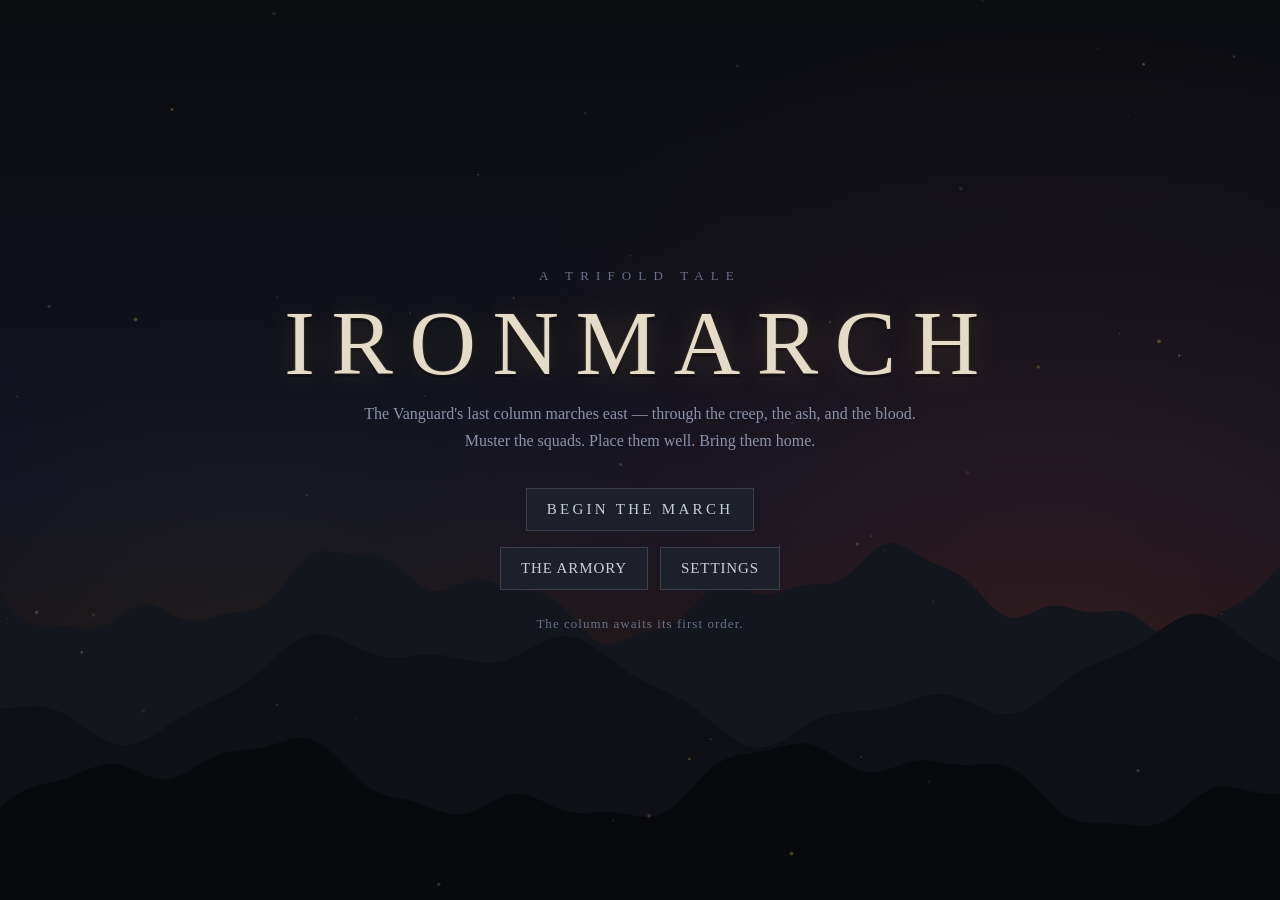
==== index.html @ 6a9a6faf "Portrait play, battlefield camera, main menu overhaul, settings - Camera: canvas at native device re" ====
<!DOCTYPE html>
<html lang="en">
<head>
<meta charset="utf-8">
<meta name="viewport" content="width=device-width, initial-scale=1, maximum-scale=1, user-scalable=no, viewport-fit=cover">
<meta name="theme-color" content="#0c0d11">
<title>Trifold: Ironmarch</title>
<link rel="manifest" href="manifest.webmanifest">
<link rel="icon" href="icons/icon-192.png">
<link rel="apple-touch-icon" href="icons/icon-192.png">
<link rel="stylesheet" href="css/style.css">
</head>
<body>

<!-- ======================= TITLE ======================= -->
<div id="title" class="screen">
  <canvas id="titleCanvas"></canvas>
  <div class="titleInner">
    <div class="titleKicker">A TRIFOLD TALE</div>
    <h1 class="titleName">IRONMARCH</h1>
    <p class="titleSub">The Vanguard's last column marches east — through the creep, the ash, and the blood.<br>
    Muster the squads. Place them well. Bring them home.</p>
    <div class="btnCol titleBtns">
      <button id="btnStart" class="bigBtn">BEGIN THE MARCH</button>
      <button id="btnResume" class="bigBtn ghostBtn hidden">RESUME THE MARCH</button>
      <div class="btnRow">
        <button id="btnArmory">THE ARMORY</button>
        <button id="btnSettings">SETTINGS</button>
      </div>
    </div>
    <p id="titleStats" class="dim"></p>
  </div>
</div>

<!-- ======================= MAP ======================= -->
<div id="map" class="screen hidden">
  <div class="topBar">
    <div>
      <div id="mapActName" class="actName"></div>
      <div id="mapBlurb" class="dim small"></div>
    </div>
    <div class="topStats">
      <span id="barScrap" class="stat gold"></span>
      <span id="barRoster" class="stat"></span>
      <span id="barRelics"></span>
      <button id="btnRosterMap">THE COLUMN</button>
      <button id="btnMenuMap" class="menuBtn" title="Menu">☰</button>
    </div>
  </div>
  <canvas id="mapCanvas"></canvas>
</div>

<!-- ======================= BATTLE ======================= -->
<div id="battle" class="screen hidden">
  <div class="battleTop">
    <div class="hpBlock">
      <div class="hpLabel">FIELD HQ <span id="hqNum"></span></div>
      <div class="hpTrack"><div id="hqFill" class="hpFill blue"></div></div>
    </div>
    <div id="encName" class="encName"></div>
    <div class="hpBlock right">
      <div class="hpLabel"><span id="coreNum"></span> ENEMY CORE</div>
      <div class="hpTrack"><div id="coreFill" class="hpFill red"></div></div>
    </div>
    <div class="battleCtl">
      <button id="btnFight" class="fightBtn">⚔ SOUND THE ADVANCE</button>
      <div id="speedBox" class="speedBox hidden">
        <button id="spd0">❚❚</button><button id="spd1" class="on">1×</button><button id="spd2">2×</button>
      </div>
      <div id="reserveBox" class="hidden">
        <div class="hpLabel">RESERVE DROPS <span id="reserveNum"></span></div>
        <div class="reserveTrack"><div id="reserveFill"></div></div>
      </div>
      <button id="btnMenuBattle" class="menuBtn" title="Menu">☰</button>
    </div>
  </div>

  <div class="canvasWrap">
    <canvas id="battleCanvas"></canvas>
    <div id="phaseBanner"></div>
    <div id="hintBanner" class="hidden"></div>
  </div>

  <div id="tray"></div>
</div>

<!-- ======================= OVERLAY ======================= -->
<div id="overlay" class="screen hidden"></div>

<script src="js/defs.js"></script>
<script src="js/core.js"></script>
<script src="js/sprites.js"></script>
<script src="js/sim.js"></script>
<script src="js/combat.js"></script>
<script src="js/render.js"></script>
<script src="js/run.js"></script>
<script src="js/meta.js"></script>
<script src="js/ui.js"></script>
<script src="js/main.js"></script>
</body>
</html>
---- css/style.css ----
/* ============================================================================
   TRIFOLD: IRONMARCH — dark painterly gothic UI
   ========================================================================== */
* { margin: 0; padding: 0; box-sizing: border-box; }

:root {
  --ink: #0c0d11;
  --panel: #16181f;
  --panel2: #1d2029;
  --line: #3a3f4d;
  --text: #c9cedb;
  --dim: #6a7288;
  --gold: #d8b45a;
  --blood: #b8483a;
  --blue: #6fb3e8;
  --serif: Georgia, 'Palatino Linotype', 'Times New Roman', serif;
}

html, body { height: 100%; }
body {
  background: var(--ink);
  color: var(--text);
  font-family: var(--serif);
  overflow: hidden;
  -webkit-user-select: none; user-select: none;
  -webkit-tap-highlight-color: transparent;
  overscroll-behavior: none;
}
canvas { touch-action: none; }

.hidden { display: none !important; }
.dim { color: var(--dim); }
.small { font-size: 12px; }
.gold { color: var(--gold); }

.screen { position: absolute; inset: 0; display: flex; flex-direction: column; }

button {
  font-family: var(--serif);
  background: var(--panel2);
  color: var(--text);
  border: 1px solid var(--line);
  padding: 9px 18px;
  cursor: pointer;
  font-size: 14px;
  letter-spacing: 0.06em;
  transition: border-color .15s, color .15s, background .15s;
}
@media (hover: hover) {
  button:hover:not(:disabled) { border-color: var(--gold); color: #efe6cd; }
}
button:disabled { opacity: 0.4; cursor: default; }
.ghostBtn { background: transparent; border-color: #2c3040; color: var(--dim); }
.bigBtn { font-size: 18px; padding: 14px 44px; letter-spacing: 0.22em; }

/* ======================= TITLE ======================= */
#title {
  align-items: center; justify-content: center;
  background:
    radial-gradient(ellipse at 50% 118%, #2a1b1466 0%, transparent 60%),
    radial-gradient(ellipse at 82% 8%, #1a222e88 0%, transparent 50%),
    linear-gradient(#0b0c10, #101218 55%, #0b0c10);
}
#titleCanvas { position: absolute; inset: 0; width: 100%; height: 100%; }
.titleInner { text-align: center; position: relative; z-index: 1; padding: 0 16px; }
.titleKicker { letter-spacing: 0.55em; color: var(--dim); font-size: 13px; }
.titleName {
  font-size: 92px; font-weight: normal; letter-spacing: 0.18em;
  color: #e4dcc8;
  text-shadow: 0 0 34px #d8b45a33, 0 3px 0 #0006, 0 0 2px #d8b45a55;
  margin: 6px 0 4px;
}
.titleSub { color: #8b93a8; line-height: 1.7; margin-bottom: 34px; }
.titleBtns { align-items: center; }
.titleBtns .btnRow { margin-top: 6px; }
#titleStats { margin-top: 26px; letter-spacing: 0.08em; font-size: 13px; }

/* ======================= TOP BARS ======================= */
.topBar {
  display: flex; justify-content: space-between; align-items: center;
  padding: 12px 22px; border-bottom: 1px solid #23262f;
  background: linear-gradient(#191c24, #14161d);
}
.actName { font-size: 20px; letter-spacing: 0.14em; color: #e4dcc8; }
.topStats { display: flex; gap: 14px; align-items: center; }
.stat { font-size: 15px; letter-spacing: 0.05em; }
.relicGem {
  display: inline-block; min-width: 26px; text-align: center;
  background: #242835; border: 1px solid var(--gold); border-radius: 50%;
  padding: 4px 3px; margin-right: 4px; font-size: 11px; color: var(--gold);
  cursor: help;
}

/* ======================= MAP ======================= */
#map { background: #0b0c10; }
#mapCanvas { flex: 1; width: 100%; height: 100%; cursor: pointer; }

/* ======================= BATTLE ======================= */
#battle { background: #0b0c10; }
.battleTop {
  display: grid; grid-template-columns: 1fr auto 1fr auto; gap: 18px; align-items: center;
  padding: 8px 16px; background: linear-gradient(#181b23, #12141a);
  border-bottom: 1px solid #23262f;
}
.hpBlock .hpLabel { font-size: 11px; letter-spacing: 0.18em; color: var(--dim); margin-bottom: 3px; }
.hpBlock.right { text-align: right; }
.hpTrack { height: 10px; background: #000a; border: 1px solid #2c3040; }
.hpFill { height: 100%; transition: width .2s; }
.hpFill.blue { background: linear-gradient(#8cc8f4, #4a7fb0); }
.hpFill.red { background: linear-gradient(#e07a5a, #a03828); float: right; }
.encName { font-size: 15px; letter-spacing: 0.12em; color: #e4dcc8; }

.battleCtl { display: flex; gap: 12px; align-items: center; }
.fightBtn {
  border-color: var(--gold); color: var(--gold);
  letter-spacing: 0.14em; font-size: 15px; padding: 10px 20px;
  box-shadow: 0 0 18px #d8b45a22;
}
.fightBtn:hover { background: #d8b45a1a; }
.speedBox button { padding: 4px 10px; font-size: 12px; }
.speedBox .on { border-color: var(--gold); color: var(--gold); }
#reserveBox .hpLabel { margin-bottom: 2px; }
.reserveTrack { height: 5px; width: 110px; background: #000a; border: 1px solid #2c3040; }
#reserveFill { height: 100%; background: var(--gold); }
#reserveNum { color: var(--gold); }

.canvasWrap { position: relative; flex: 1; min-height: 0; display: flex; }
#battleCanvas {
  width: 100%; height: 100%;
  background: #07080b; cursor: crosshair;
}
#phaseBanner {
  position: absolute; top: 12px; left: 50%; transform: translateX(-50%);
  color: #d8b45acc; font-size: 14px; letter-spacing: 0.16em; pointer-events: none;
  text-shadow: 0 1px 4px #000;
}
#hintBanner {
  position: absolute; top: 44px; left: 50%; transform: translateX(-50%);
  background: #0e1015dd; border: 1px solid var(--blood); color: #e8a49a;
  padding: 6px 20px; font-size: 13px; letter-spacing: 0.06em; pointer-events: none;
}

/* ======================= ROSTER TRAY ======================= */
#tray {
  display: flex; gap: 10px; align-items: stretch; overflow-x: auto;
  padding: 10px 16px 12px; background: linear-gradient(#12141a, #181b23);
  border-top: 1px solid #23262f; min-height: 128px;
}
.chip {
  position: relative; width: 124px; flex-shrink: 0;
  background: linear-gradient(#20242f, #171a22);
  border: 1px solid var(--line); border-radius: 6px;
  padding: 5px; cursor: pointer; user-select: none;
  transition: transform .12s, border-color .12s, box-shadow .12s;
}
@media (hover: hover) {
  .chip:hover { transform: translateY(-4px); border-color: #8b93a8; z-index: 5; }
  .chip.deployed:hover { transform: none; border-color: var(--line); }
}
.chip.selected { border-color: var(--gold); box-shadow: 0 0 16px #d8b45a44; transform: translateY(-4px); }
.chip.deployed { opacity: 0.42; cursor: default; }
.chip.wiped { opacity: 0.25; cursor: default; filter: grayscale(1); }
.chip.wiped::after {
  content: 'WIPED'; position: absolute; inset: auto 0 40%;
  text-align: center; color: var(--blood); letter-spacing: 0.3em; font-size: 12px;
}
.chipArt { width: 100%; height: 46px; display: block; border-radius: 3px; object-fit: cover; }
.chipName { font-size: 12px; margin-top: 4px; color: #e4dcc8; white-space: nowrap; overflow: hidden; }
.chipStats { font-size: 10px; line-height: 1.4; color: #98a0b4; }
.chipStats b { color: #c9cedb; }
.chip[data-hotkey]:not([data-hotkey=""])::before {
  content: attr(data-hotkey);
  position: absolute; top: 2px; right: 5px; z-index: 2;
  font-size: 10px; color: #d8b45a88; text-shadow: 0 1px 2px #000;
}
.trayNote { align-self: center; margin-left: 8px; line-height: 1.5; flex-shrink: 0; }

/* ======================= CARDS (overlays) ======================= */
.card {
  position: relative; width: 158px; flex-shrink: 0;
  background: linear-gradient(#20242f, #171a22);
  border: 1px solid var(--line); border-radius: 6px;
  padding: 8px 8px 9px; cursor: pointer; user-select: none;
  transition: transform .12s, border-color .12s, box-shadow .12s;
}
@media (hover: hover) {
  .card:hover { transform: translateY(-6px); border-color: #8b93a8; box-shadow: 0 8px 24px #000c; z-index: 5; }
  .card.pickable:hover { border-color: var(--gold); }
}
.card.small { width: 132px; }
.card.small .cardArt { height: 66px; }
.card.sold { opacity: 0.3; pointer-events: none; }
.card.rar-uncommon { border-color: #4a6a8a; }
.card.rar-rare { border-color: #8a6a2a; }
.card.upgraded { box-shadow: inset 0 0 18px #d8b45a22; }
.card.upgraded .cardName { color: var(--gold); }

.cardArt { width: 100%; height: 88px; display: block; border-radius: 3px; }
.cardName { font-size: 13px; margin-top: 6px; color: #e4dcc8; letter-spacing: 0.03em; }
.cardType { font-size: 9px; letter-spacing: 0.2em; color: var(--dim); margin: 2px 0 4px; }
.cardDesc { font-size: 11px; line-height: 1.45; color: #98a0b4; min-height: 26px; }
.cardDesc b { color: #c9cedb; }
.cardPrice {
  margin-top: 6px; text-align: center; color: var(--gold);
  border-top: 1px solid #2c3040; padding-top: 5px; font-size: 13px;
}

/* ======================= OVERLAY PANELS ======================= */
#overlay {
  align-items: center; justify-content: center;
  background: #07080bee;
}
.panel {
  max-width: min(880px, 94vw); max-height: 92vh; overflow-y: auto;
  background: linear-gradient(#191c25, #12141b);
  border: 1px solid var(--line); outline: 1px solid #23262f; outline-offset: 5px;
  padding: 34px 44px; text-align: center;
}
.panel h2 { letter-spacing: 0.2em; font-weight: normal; color: #e4dcc8; margin-bottom: 14px; }
.panel h2.loss, .panel .loss { color: var(--blood); }
.panel h2.loss { text-shadow: 0 0 22px #b8483a44; }
.panel h2.win { color: var(--gold); text-shadow: 0 0 22px #d8b45a44; }
.panel p { margin-bottom: 12px; line-height: 1.6; }
.evText { color: #aab2c4; font-style: italic; }
.relicGain { color: #b8a8e0; }
.cardRow { display: flex; flex-wrap: wrap; gap: 12px; justify-content: center; margin: 16px 0 20px; }
.cardRow.wrap { flex-wrap: wrap; max-width: 780px; }
.relicRow { display: flex; flex-direction: column; gap: 8px; margin: 6px 0 16px; }
.relicShopItem { text-align: left; font-size: 13px; }
.btnRow { display: flex; gap: 12px; justify-content: center; }
.btnCol { display: flex; flex-direction: column; gap: 10px; margin-top: 10px; }
.btnCol button { font-size: 15px; padding: 12px 20px; }
#unlockList { margin: 10px 0; }

/* scrollbars */
::-webkit-scrollbar { width: 10px; height: 10px; }
::-webkit-scrollbar-track { background: #0e1015; }
::-webkit-scrollbar-thumb { background: #2c3040; border-radius: 5px; }

/* ======================= MENUS & SETTINGS ======================= */
.menuBtn { padding: 6px 13px; font-size: 16px; line-height: 1; }
button.armed { border-color: var(--blood); color: var(--blood); }
.setList { margin: 6px auto 0; max-width: 380px; text-align: left; }
.setRow {
  display: flex; justify-content: space-between; align-items: center; gap: 24px;
  padding: 9px 0; border-bottom: 1px solid #23262f; font-size: 14px;
}
.setRow button { padding: 5px 14px; font-size: 12px; min-width: 56px; }
.setOpts { display: flex; gap: 6px; }
.setRow button.on { border-color: var(--gold); color: var(--gold); }
.card.locked { opacity: 0.45; filter: grayscale(0.9); cursor: default; }
.lockNote {
  position: absolute; inset: auto 4px 34%;
  text-align: center; color: var(--gold); font-size: 10px; letter-spacing: 0.08em;
  text-shadow: 0 1px 3px #000, 0 0 8px #000;
}

/* ======================= PHONES ======================= */
/* Compact chrome on short screens (landscape phones) so the field gets the room. */
@media (max-height: 520px) {
  .topBar { padding: 6px 12px; }
  .actName { font-size: 15px; }
  .battleTop { gap: 10px; padding: 4px 10px; }
  .fightBtn { font-size: 12px; padding: 7px 12px; }
  .encName { font-size: 11px; }
  .hpTrack { width: 120px; }
  #tray { min-height: 92px; padding: 6px 10px 8px; gap: 7px; }
  .chip { width: 92px; padding: 4px; }
  .chipArt { height: 34px; }
  .chipName { font-size: 10px; margin-top: 3px; }
  .chipStats { font-size: 8.5px; }
  .trayNote { font-size: 10px; }
  .panel { padding: 18px 20px; max-height: 96vh; }
  .card { width: 118px; }
  .card .cardArt { height: 62px; }
  .card.small { width: 108px; }
  .card.small .cardArt { height: 54px; }
  .titleName { font-size: 54px; }
  .bigBtn { font-size: 15px; padding: 10px 30px; }
  body { padding: env(safe-area-inset-top) env(safe-area-inset-right) env(safe-area-inset-bottom) env(safe-area-inset-left); }
}

/* Portrait phones: stack the battle HUD, wrap the bars */
@media (max-width: 700px) and (orientation: portrait) {
  .battleTop { display: flex; flex-wrap: wrap; gap: 4px 10px; padding: 6px 10px; }
  .encName { order: 0; width: 100%; text-align: center; font-size: 11px; }
  .battleTop .hpBlock { order: 1; flex: 1; }
  .battleTop .hpBlock.right { order: 2; flex: 1; }
  .battleCtl { order: 3; width: 100%; justify-content: center; flex-wrap: wrap; gap: 8px; }
  .fightBtn { font-size: 12px; padding: 8px 14px; }
  .topBar { flex-wrap: wrap; gap: 6px 12px; padding: 8px 12px; }
  .topStats { flex-wrap: wrap; gap: 8px; }
  .actName { font-size: 16px; }
  #tray { min-height: 104px; padding: 8px 10px 10px; gap: 8px; }
  .chip { width: 104px; }
  .chipArt { height: 38px; }
  .panel { padding: 20px 16px; }
  .titleName { font-size: 54px; letter-spacing: 0.12em; }
  .titleSub { font-size: 13px; }
}
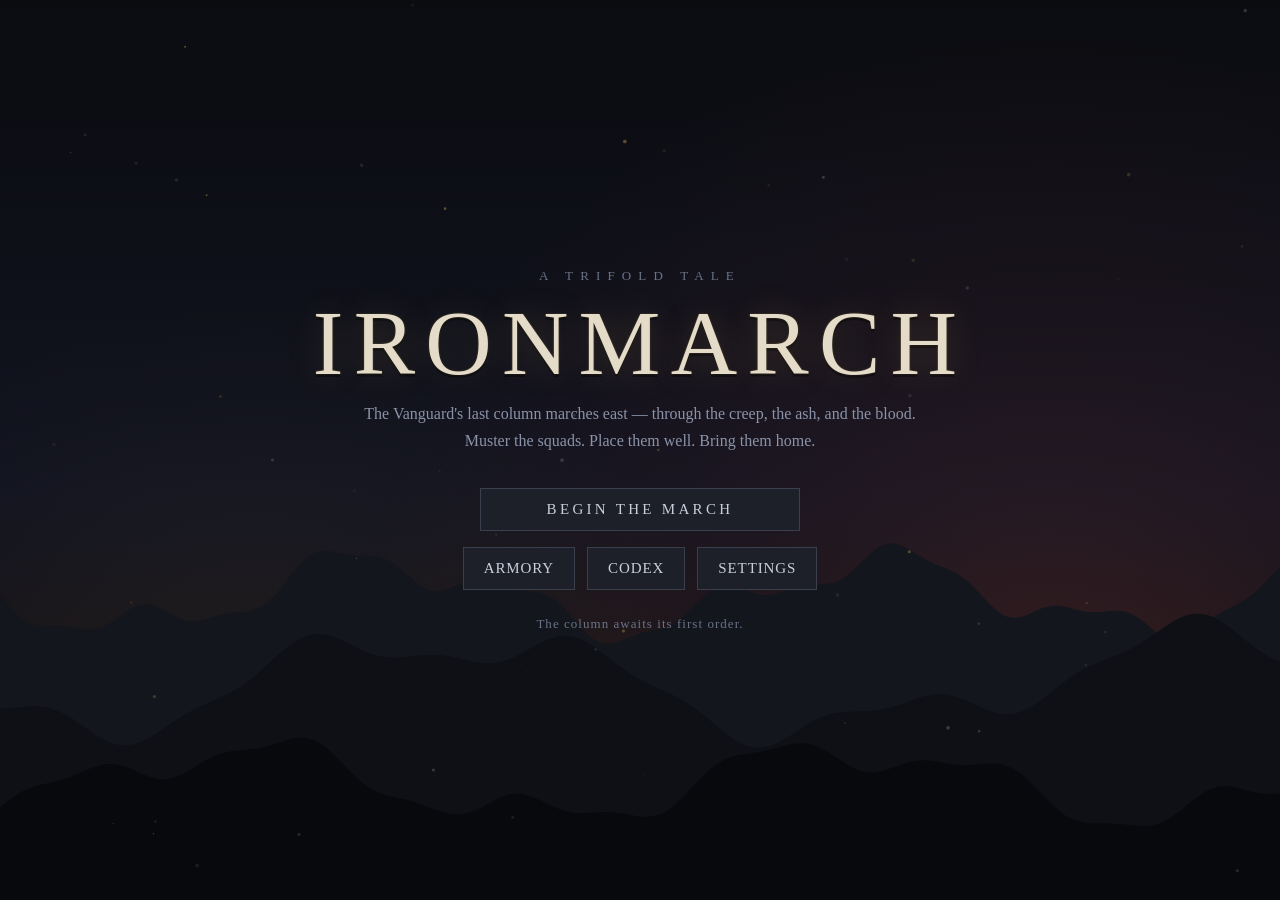
==== commit febc7e72: "OTA fix, phone title fit, two playable factions, lore codex - Service worker v2: network-first with " ====
--- a/index.html
+++ b/index.html
@@ -24,7 +24,8 @@
       <button id="btnStart" class="bigBtn">BEGIN THE MARCH</button>
       <button id="btnResume" class="bigBtn ghostBtn hidden">RESUME THE MARCH</button>
       <div class="btnRow">
-        <button id="btnArmory">THE ARMORY</button>
+        <button id="btnArmory">ARMORY</button>
+        <button id="btnCodex">CODEX</button>
         <button id="btnSettings">SETTINGS</button>
       </div>
     </div>
@@ -54,7 +55,7 @@
 <div id="battle" class="screen hidden">
   <div class="battleTop">
     <div class="hpBlock">
-      <div class="hpLabel">FIELD HQ <span id="hqNum"></span></div>
+      <div class="hpLabel"><span id="hqName">FIELD HQ</span> <span id="hqNum"></span></div>
       <div class="hpTrack"><div id="hqFill" class="hpFill blue"></div></div>
     </div>
     <div id="encName" class="encName"></div>
@@ -88,6 +89,7 @@
 <div id="overlay" class="screen hidden"></div>
 
 <script src="js/defs.js"></script>
+<script src="js/lore.js"></script>
 <script src="js/core.js"></script>
 <script src="js/sprites.js"></script>
 <script src="js/sim.js"></script>
--- a/css/style.css
+++ b/css/style.css
@@ -63,17 +63,23 @@
 }
 #titleCanvas { position: absolute; inset: 0; width: 100%; height: 100%; }
 .titleInner { text-align: center; position: relative; z-index: 1; padding: 0 16px; }
-.titleKicker { letter-spacing: 0.55em; color: var(--dim); font-size: 13px; }
+.titleKicker { letter-spacing: clamp(0.24em, 1.4vw, 0.55em); color: var(--dim); font-size: clamp(11px, 3vw, 13px); }
 .titleName {
-  font-size: 92px; font-weight: normal; letter-spacing: 0.18em;
+  font-size: clamp(36px, 10.5vw, 92px); font-weight: normal;
+  letter-spacing: clamp(0.03em, 0.8vw, 0.18em);
   color: #e4dcc8;
   text-shadow: 0 0 34px #d8b45a33, 0 3px 0 #0006, 0 0 2px #d8b45a55;
   margin: 6px 0 4px;
-}
-.titleSub { color: #8b93a8; line-height: 1.7; margin-bottom: 34px; }
+  white-space: nowrap;
+}
+.titleSub { color: #8b93a8; line-height: 1.7; margin-bottom: clamp(16px, 4vh, 34px); font-size: clamp(12px, 3.4vw, 16px); }
+.titleSub br { display: none; }
+@media (min-width: 700px) { .titleSub br { display: block; } }
 .titleBtns { align-items: center; }
-.titleBtns .btnRow { margin-top: 6px; }
-#titleStats { margin-top: 26px; letter-spacing: 0.08em; font-size: 13px; }
+.titleBtns > button { width: min(320px, 80vw); }
+.titleBtns .btnRow { margin-top: 6px; flex-wrap: wrap; }
+#titleStats { margin-top: clamp(12px, 3vh, 26px); letter-spacing: 0.08em; font-size: clamp(11px, 3vw, 13px); padding: 0 10px; }
+.bigBtn { font-size: clamp(15px, 4vw, 18px); padding: clamp(10px, 2.6vw, 14px) 20px; letter-spacing: clamp(0.12em, 1vw, 0.22em); }
 
 /* ======================= TOP BARS ======================= */
 .topBar {
@@ -248,6 +254,43 @@
 .setRow button { padding: 5px 14px; font-size: 12px; min-width: 56px; }
 .setOpts { display: flex; gap: 6px; }
 .setRow button.on { border-color: var(--gold); color: var(--gold); }
+/* faction select */
+.facRow { display: flex; flex-wrap: wrap; gap: 14px; justify-content: center; margin: 16px 0 18px; }
+.facCard {
+  width: min(260px, 86vw); text-align: left; cursor: pointer;
+  background: linear-gradient(#20242f, #171a22);
+  border: 1px solid var(--line); border-radius: 6px; padding: 10px;
+  transition: transform .12s, border-color .12s, box-shadow .12s;
+}
+@media (hover: hover) {
+  .facCard:hover { transform: translateY(-5px); border-color: var(--gold); box-shadow: 0 8px 24px #000c; }
+}
+.facArt { width: 100%; height: 90px; object-fit: cover; border-radius: 3px; display: block; }
+.facName { font-size: 16px; letter-spacing: 0.1em; color: #e4dcc8; margin-top: 8px; }
+.facMotto { font-size: 12px; color: var(--gold); font-style: italic; margin: 2px 0 6px; }
+.facPerks { margin: 0 0 8px 16px; padding: 0; font-size: 11.5px; line-height: 1.5; color: #98a0b4; }
+.facStart { line-height: 1.4; }
+
+/* codex */
+.loreText { text-align: left; color: #aab2c4; line-height: 1.65; font-size: 13.5px; margin-bottom: 12px; }
+.loreUnits { margin-top: 18px; text-align: left; display: flex; flex-direction: column; gap: 10px; }
+.loreUnit {
+  display: flex; gap: 12px; align-items: flex-start;
+  border-top: 1px solid #23262f; padding-top: 10px;
+}
+.loreUnit canvas { width: 88px; height: 70px; flex-shrink: 0; border-radius: 4px; }
+.loreUnitName { color: #e4dcc8; font-size: 13px; letter-spacing: 0.06em; margin-bottom: 3px; }
+.loreUnitText { color: #98a0b4; font-size: 12px; line-height: 1.55; }
+
+/* armory sections */
+.amFac { letter-spacing: 0.18em; font-weight: normal; color: var(--gold); font-size: 14px; margin: 20px 0 2px; }
+
+.saveBox {
+  width: 100%; min-height: 110px; margin: 10px 0 2px;
+  background: #0e1015; color: var(--text); border: 1px solid var(--line);
+  font: 11px/1.5 monospace; padding: 8px; resize: vertical;
+  -webkit-user-select: text; user-select: text;
+}
 .card.locked { opacity: 0.45; filter: grayscale(0.9); cursor: default; }
 .lockNote {
   position: absolute; inset: auto 4px 34%;
@@ -275,8 +318,7 @@
   .card .cardArt { height: 62px; }
   .card.small { width: 108px; }
   .card.small .cardArt { height: 54px; }
-  .titleName { font-size: 54px; }
-  .bigBtn { font-size: 15px; padding: 10px 30px; }
+  .titleName { font-size: clamp(34px, 9vh, 54px); }
   body { padding: env(safe-area-inset-top) env(safe-area-inset-right) env(safe-area-inset-bottom) env(safe-area-inset-left); }
 }
 
@@ -295,6 +337,4 @@
   .chip { width: 104px; }
   .chipArt { height: 38px; }
   .panel { padding: 20px 16px; }
-  .titleName { font-size: 54px; letter-spacing: 0.12em; }
-  .titleSub { font-size: 13px; }
-}
+}
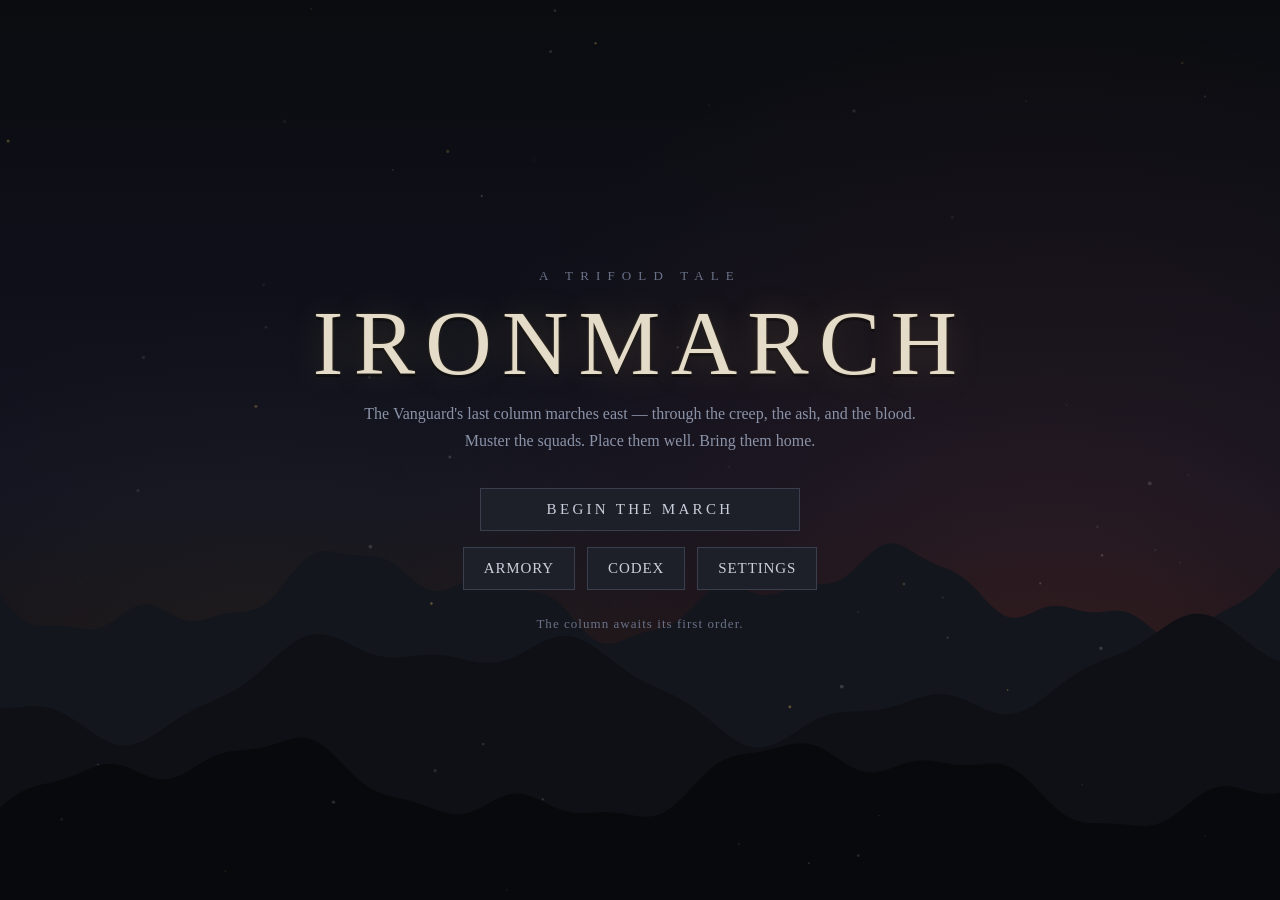
==== commit dcf814e5: "Hold-position stance, reserve clarity, and combat tuning - Hold-position stance: an ADVANCE/HOLD tog" ====
--- a/index.html
+++ b/index.html
@@ -64,12 +64,13 @@
       <div class="hpTrack"><div id="coreFill" class="hpFill red"></div></div>
     </div>
     <div class="battleCtl">
+      <button id="btnStance" class="stanceBtn" title="Stance for the next squad you place">⚑ ADVANCE</button>
       <button id="btnFight" class="fightBtn">⚔ SOUND THE ADVANCE</button>
       <div id="speedBox" class="speedBox hidden">
         <button id="spd0">❚❚</button><button id="spd1" class="on">1×</button><button id="spd2">2×</button>
       </div>
       <div id="reserveBox" class="hidden">
-        <div class="hpLabel">RESERVE DROPS <span id="reserveNum"></span></div>
+        <div class="hpLabel">RESERVE DROPS <span id="reserveNum"></span> <span id="reserveSquads" class="dim"></span></div>
         <div class="reserveTrack"><div id="reserveFill"></div></div>
       </div>
       <button id="btnMenuBattle" class="menuBtn" title="Menu">☰</button>
--- a/css/style.css
+++ b/css/style.css
@@ -125,6 +125,9 @@
 .fightBtn:hover { background: #d8b45a1a; }
 .speedBox button { padding: 4px 10px; font-size: 12px; }
 .speedBox .on { border-color: var(--gold); color: var(--gold); }
+.stanceBtn { font-size: 12px; padding: 8px 14px; letter-spacing: 0.08em; }
+.stanceBtn.on { border-color: var(--blue); color: var(--blue); box-shadow: 0 0 12px #6fb3e822; }
+#reserveSquads { font-size: 11px; }
 #reserveBox .hpLabel { margin-bottom: 2px; }
 .reserveTrack { height: 5px; width: 110px; background: #000a; border: 1px solid #2c3040; }
 #reserveFill { height: 100%; background: var(--gold); }
@@ -305,6 +308,7 @@
   .actName { font-size: 15px; }
   .battleTop { gap: 10px; padding: 4px 10px; }
   .fightBtn { font-size: 12px; padding: 7px 12px; }
+  .stanceBtn { font-size: 10.5px; padding: 6px 10px; }
   .encName { font-size: 11px; }
   .hpTrack { width: 120px; }
   #tray { min-height: 92px; padding: 6px 10px 8px; gap: 7px; }
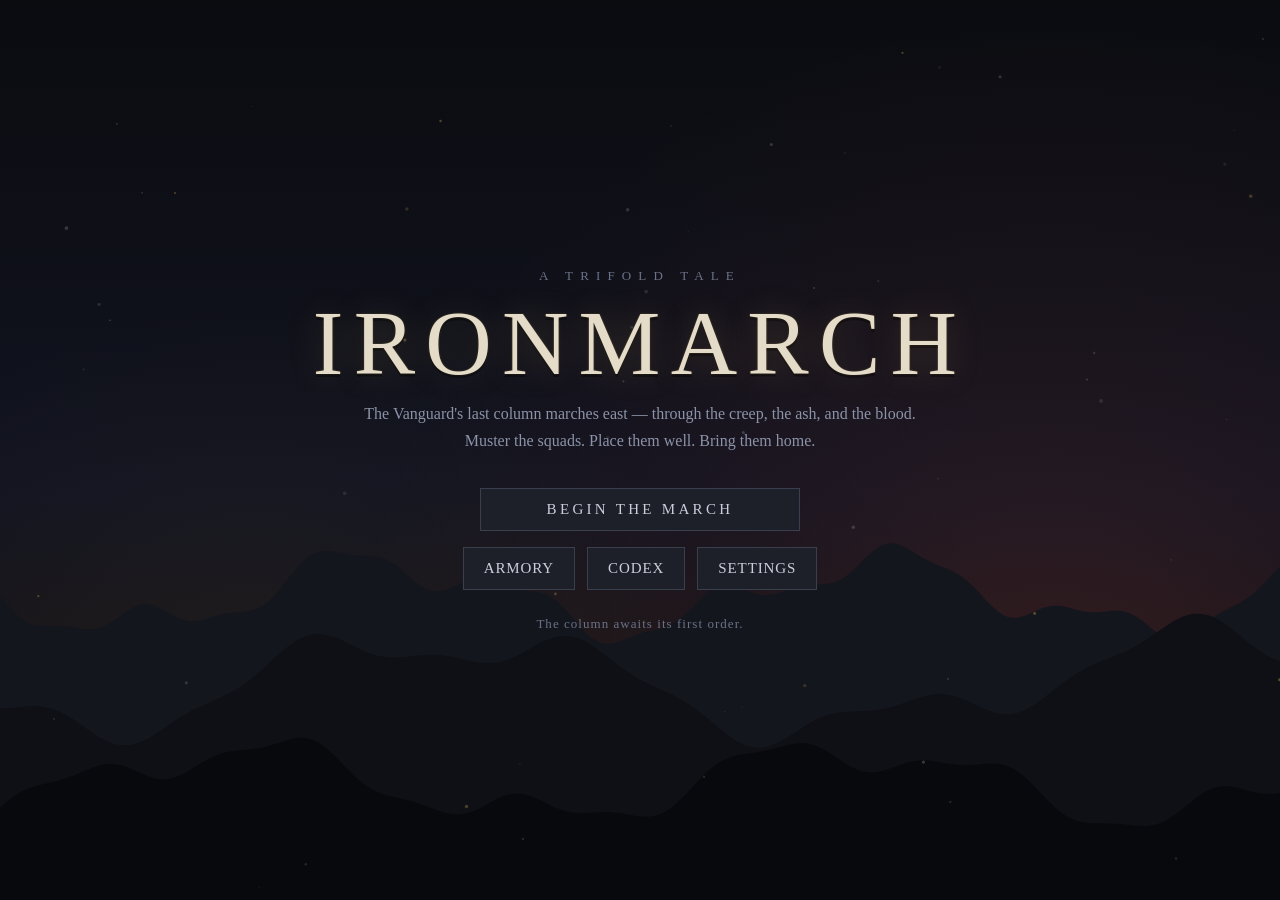
==== commit 5ecf0951: "Warden buff, Worldbreaker artillery, Brutal Mode, live stance orders - Warden Covenant buff pass: me" ====
--- a/index.html
+++ b/index.html
@@ -64,7 +64,7 @@
       <div class="hpTrack"><div id="coreFill" class="hpFill red"></div></div>
     </div>
     <div class="battleCtl">
-      <button id="btnStance" class="stanceBtn" title="Stance for the next squad you place">⚑ ADVANCE</button>
+      <button id="btnStance" class="stanceBtn" title="Order everyone to hold or advance">⚑ ADVANCE</button>
       <button id="btnFight" class="fightBtn">⚔ SOUND THE ADVANCE</button>
       <div id="speedBox" class="speedBox hidden">
         <button id="spd0">❚❚</button><button id="spd1" class="on">1×</button><button id="spd2">2×</button>
@@ -72,6 +72,10 @@
       <div id="reserveBox" class="hidden">
         <div class="hpLabel">RESERVE DROPS <span id="reserveNum"></span> <span id="reserveSquads" class="dim"></span></div>
         <div class="reserveTrack"><div id="reserveFill"></div></div>
+      </div>
+      <div id="abilityBox" class="hidden">
+        <button id="btnAbility" class="abilityBtn"></button>
+        <div class="reserveTrack"><div id="abilityFill"></div></div>
       </div>
       <button id="btnMenuBattle" class="menuBtn" title="Menu">☰</button>
     </div>
--- a/css/style.css
+++ b/css/style.css
@@ -132,6 +132,11 @@
 .reserveTrack { height: 5px; width: 110px; background: #000a; border: 1px solid #2c3040; }
 #reserveFill { height: 100%; background: var(--gold); }
 #reserveNum { color: var(--gold); }
+.abilityBtn { font-size: 11px; padding: 8px 12px; letter-spacing: 0.06em; }
+.abilityBtn.armed { border-color: #e8635a; color: #e8635a; box-shadow: 0 0 12px #e8635a33; }
+.abilityBtn:disabled { opacity: 0.4; cursor: default; }
+#abilityBox .hpLabel { margin-bottom: 2px; }
+#abilityFill { height: 100%; background: #e8635a; }
 
 .canvasWrap { position: relative; flex: 1; min-height: 0; display: flex; }
 #battleCanvas {
@@ -164,10 +169,8 @@
 }
 @media (hover: hover) {
   .chip:hover { transform: translateY(-4px); border-color: #8b93a8; z-index: 5; }
-  .chip.deployed:hover { transform: none; border-color: var(--line); }
 }
 .chip.selected { border-color: var(--gold); box-shadow: 0 0 16px #d8b45a44; transform: translateY(-4px); }
-.chip.deployed { opacity: 0.42; cursor: default; }
 .chip.wiped { opacity: 0.25; cursor: default; filter: grayscale(1); }
 .chip.wiped::after {
   content: 'WIPED'; position: absolute; inset: auto 0 40%;
@@ -258,6 +261,12 @@
 .setOpts { display: flex; gap: 6px; }
 .setRow button.on { border-color: var(--gold); color: var(--gold); }
 /* faction select */
+.brutalToggle {
+  display: block; max-width: 520px; margin: 14px auto 0; text-align: left;
+  font-size: 12px; line-height: 1.5; color: #98a0b4; cursor: pointer;
+}
+.brutalToggle b { color: var(--blood); }
+.brutalToggle input { vertical-align: middle; margin-right: 4px; }
 .facRow { display: flex; flex-wrap: wrap; gap: 14px; justify-content: center; margin: 16px 0 18px; }
 .facCard {
   width: min(260px, 86vw); text-align: left; cursor: pointer;
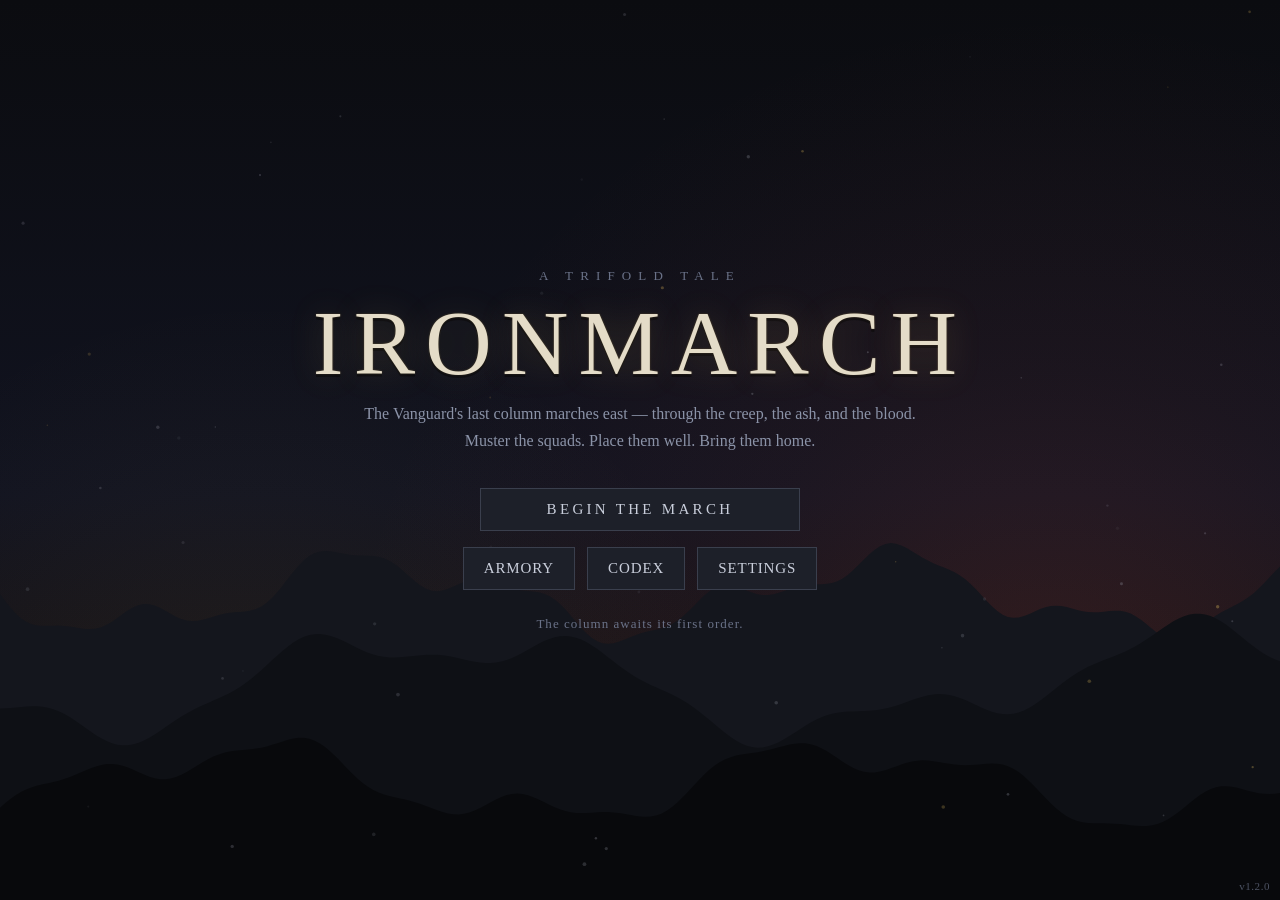
==== commit 30f03681: "Three-way stance orders, Fallback, and a visible game version - Stance is now three live standing or" ====
--- a/index.html
+++ b/index.html
@@ -31,6 +31,7 @@
     </div>
     <p id="titleStats" class="dim"></p>
   </div>
+  <div id="versionTag" class="versionTag"></div>
 </div>
 
 <!-- ======================= MAP ======================= -->
@@ -64,7 +65,11 @@
       <div class="hpTrack"><div id="coreFill" class="hpFill red"></div></div>
     </div>
     <div class="battleCtl">
-      <button id="btnStance" class="stanceBtn" title="Order everyone to hold or advance">⚑ ADVANCE</button>
+      <div id="stanceBox" class="stanceBox">
+        <button id="stnAdvance" class="stanceBtn on">⚑ ADVANCE</button>
+        <button id="stnHold" class="stanceBtn">⛨ HOLD</button>
+        <button id="stnFallback" class="stanceBtn">↩ FALLBACK</button>
+      </div>
       <button id="btnFight" class="fightBtn">⚔ SOUND THE ADVANCE</button>
       <div id="speedBox" class="speedBox hidden">
         <button id="spd0">❚❚</button><button id="spd1" class="on">1×</button><button id="spd2">2×</button>
--- a/css/style.css
+++ b/css/style.css
@@ -63,6 +63,10 @@
 }
 #titleCanvas { position: absolute; inset: 0; width: 100%; height: 100%; }
 .titleInner { text-align: center; position: relative; z-index: 1; padding: 0 16px; }
+.versionTag {
+  position: absolute; right: calc(10px + env(safe-area-inset-right)); bottom: calc(8px + env(safe-area-inset-bottom));
+  z-index: 1; font-size: 11px; letter-spacing: 0.05em; color: var(--dim); opacity: 0.7;
+}
 .titleKicker { letter-spacing: clamp(0.24em, 1.4vw, 0.55em); color: var(--dim); font-size: clamp(11px, 3vw, 13px); }
 .titleName {
   font-size: clamp(36px, 10.5vw, 92px); font-weight: normal;
@@ -125,8 +129,11 @@
 .fightBtn:hover { background: #d8b45a1a; }
 .speedBox button { padding: 4px 10px; font-size: 12px; }
 .speedBox .on { border-color: var(--gold); color: var(--gold); }
-.stanceBtn { font-size: 12px; padding: 8px 14px; letter-spacing: 0.08em; }
-.stanceBtn.on { border-color: var(--blue); color: var(--blue); box-shadow: 0 0 12px #6fb3e822; }
+.stanceBox { display: flex; gap: 4px; }
+.stanceBtn { font-size: 11px; padding: 7px 10px; letter-spacing: 0.05em; }
+#stnAdvance.on { border-color: var(--gold); color: var(--gold); box-shadow: 0 0 12px #d8b45a22; }
+#stnHold.on { border-color: var(--blue); color: var(--blue); box-shadow: 0 0 12px #6fb3e822; }
+#stnFallback.on { border-color: #e8a34a; color: #e8a34a; box-shadow: 0 0 12px #e8a34a22; }
 #reserveSquads { font-size: 11px; }
 #reserveBox .hpLabel { margin-bottom: 2px; }
 .reserveTrack { height: 5px; width: 110px; background: #000a; border: 1px solid #2c3040; }
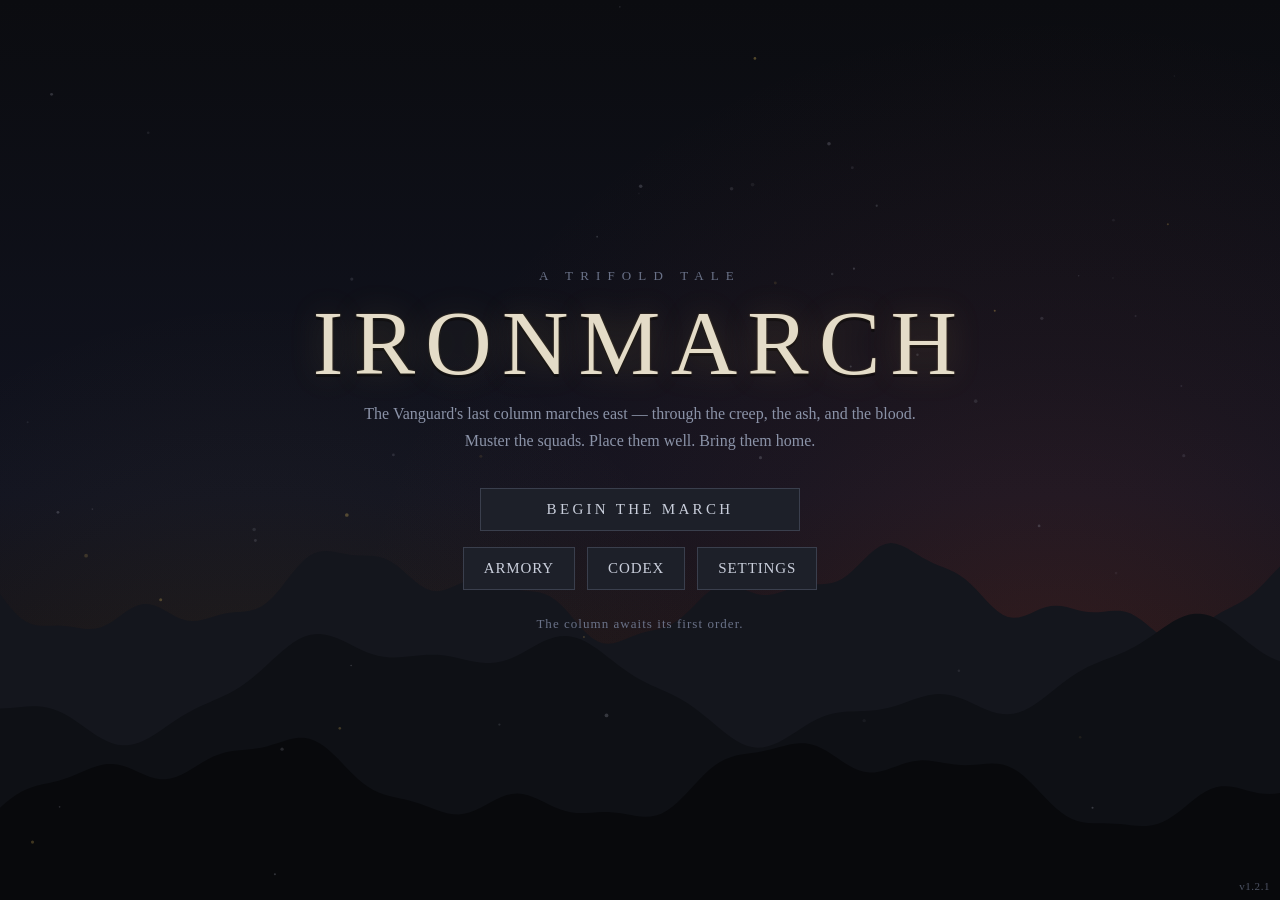
==== commit 9017fe22: "Mobile polish: haptics permission, safe-area, wake lock, iOS/DPR - Android: declare the VIBRATE perm" ====
--- a/index.html
+++ b/index.html
@@ -4,6 +4,9 @@
 <meta charset="utf-8">
 <meta name="viewport" content="width=device-width, initial-scale=1, maximum-scale=1, user-scalable=no, viewport-fit=cover">
 <meta name="theme-color" content="#0c0d11">
+<meta name="apple-mobile-web-app-capable" content="yes">
+<meta name="apple-mobile-web-app-status-bar-style" content="black-translucent">
+<meta name="apple-mobile-web-app-title" content="Ironmarch">
 <title>Trifold: Ironmarch</title>
 <link rel="manifest" href="manifest.webmanifest">
 <link rel="icon" href="icons/icon-192.png">
--- a/css/style.css
+++ b/css/style.css
@@ -33,7 +33,14 @@
 .small { font-size: 12px; }
 .gold { color: var(--gold); }
 
-.screen { position: absolute; inset: 0; display: flex; flex-direction: column; }
+/* Canvases inside a screen are position:absolute/inset:0 so they still bleed
+   full-bleed under a notch/home-indicator; normal-flow chrome (bars, tray,
+   buttons) sits inside this padding and stays clear of it. */
+.screen {
+  position: absolute; inset: 0; display: flex; flex-direction: column;
+  padding: env(safe-area-inset-top) env(safe-area-inset-right)
+           env(safe-area-inset-bottom) env(safe-area-inset-left);
+}
 
 button {
   font-family: var(--serif);
@@ -64,7 +71,8 @@
 #titleCanvas { position: absolute; inset: 0; width: 100%; height: 100%; }
 .titleInner { text-align: center; position: relative; z-index: 1; padding: 0 16px; }
 .versionTag {
-  position: absolute; right: calc(10px + env(safe-area-inset-right)); bottom: calc(8px + env(safe-area-inset-bottom));
+  /* #title (a .screen) already pads in by the safe area, so plain offsets are enough here */
+  position: absolute; right: 10px; bottom: 8px;
   z-index: 1; font-size: 11px; letter-spacing: 0.05em; color: var(--dim); opacity: 0.7;
 }
 .titleKicker { letter-spacing: clamp(0.24em, 1.4vw, 0.55em); color: var(--dim); font-size: clamp(11px, 3vw, 13px); }
@@ -339,7 +347,6 @@
   .card.small { width: 108px; }
   .card.small .cardArt { height: 54px; }
   .titleName { font-size: clamp(34px, 9vh, 54px); }
-  body { padding: env(safe-area-inset-top) env(safe-area-inset-right) env(safe-area-inset-bottom) env(safe-area-inset-left); }
 }
 
 /* Portrait phones: stack the battle HUD, wrap the bars */
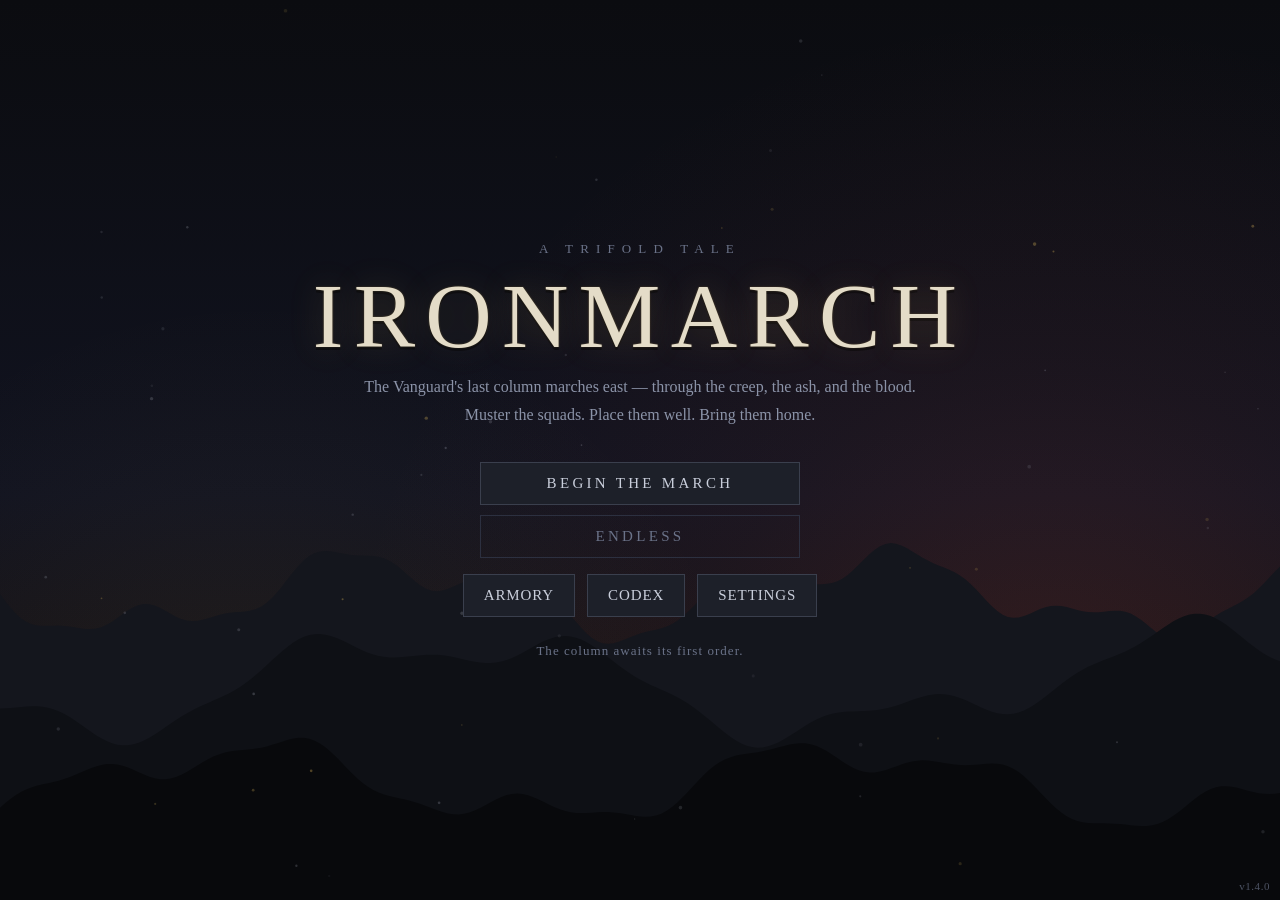
==== commit 2c13db53: "Add Endless mode and Nightmare mode with a new enemy faction, the Virulent Strain Endless: one conti" ====
--- a/index.html
+++ b/index.html
@@ -26,6 +26,7 @@
     <div class="btnCol titleBtns">
       <button id="btnStart" class="bigBtn">BEGIN THE MARCH</button>
       <button id="btnResume" class="bigBtn ghostBtn hidden">RESUME THE MARCH</button>
+      <button id="btnEndless" class="bigBtn ghostBtn">ENDLESS</button>
       <div class="btnRow">
         <button id="btnArmory">ARMORY</button>
         <button id="btnCodex">CODEX</button>
--- a/css/style.css
+++ b/css/style.css
@@ -275,6 +275,10 @@
 .setRow button { padding: 5px 14px; font-size: 12px; min-width: 56px; }
 .setOpts { display: flex; gap: 6px; }
 .setRow button.on { border-color: var(--gold); color: var(--gold); }
+/* endless mode select */
+.modeRow { display: flex; gap: 10px; justify-content: center; }
+.modeRow button.on { border-color: var(--gold); color: var(--gold); box-shadow: 0 0 12px #d8b45a22; }
+
 /* faction select */
 .brutalToggle {
   display: block; max-width: 520px; margin: 14px auto 0; text-align: left;
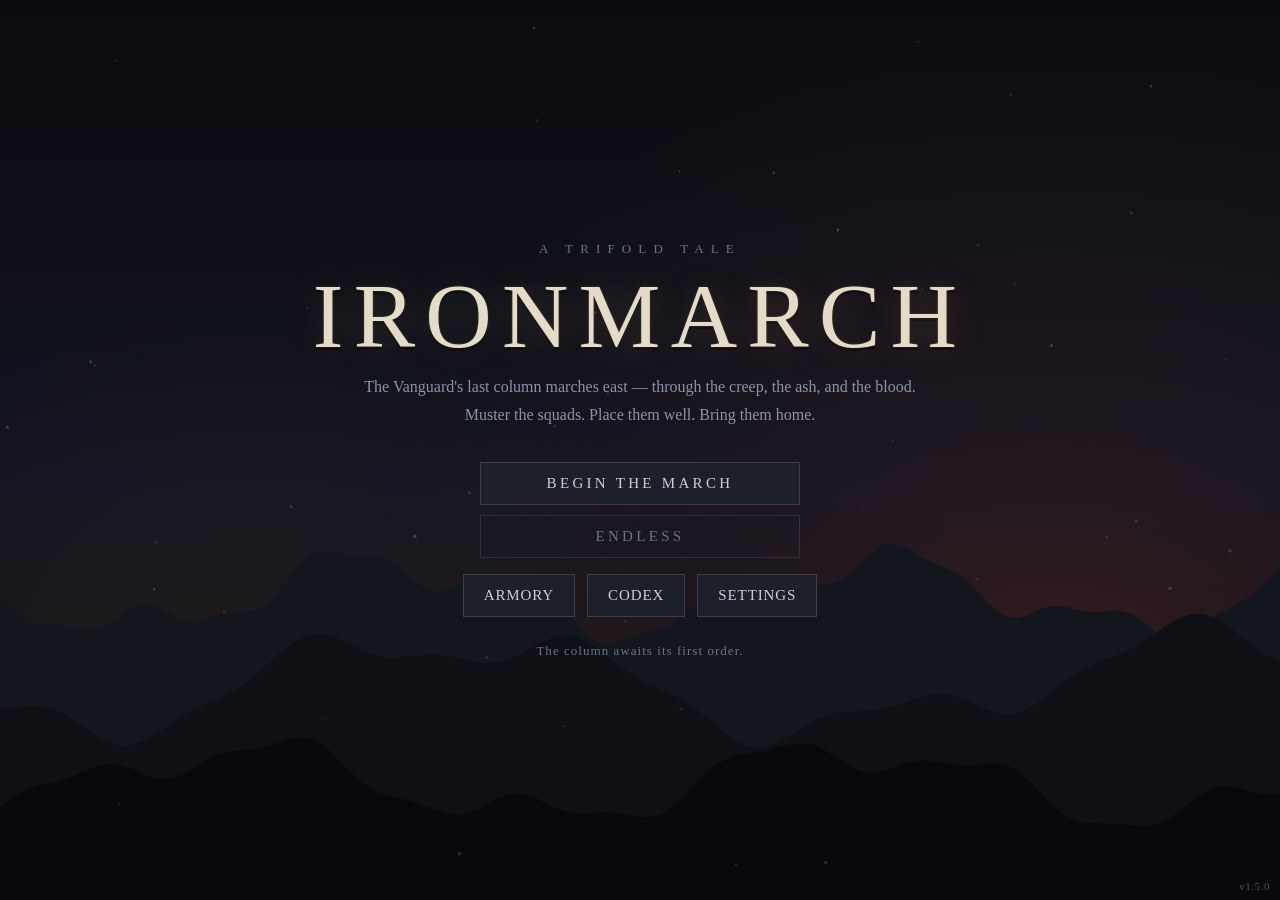
==== commit 26334d3c: "Game-wide sweep: aura range fix, endless-unlocked units, new relics/events, QoL Bug fix: armor-only " ====
--- a/index.html
+++ b/index.html
@@ -76,7 +76,7 @@
       </div>
       <button id="btnFight" class="fightBtn">⚔ SOUND THE ADVANCE</button>
       <div id="speedBox" class="speedBox hidden">
-        <button id="spd0">❚❚</button><button id="spd1" class="on">1×</button><button id="spd2">2×</button>
+        <button id="spd0">❚❚</button><button id="spd1" class="on">1×</button><button id="spd2">2×</button><button id="spd3">3×</button>
       </div>
       <div id="reserveBox" class="hidden">
         <div class="hpLabel">RESERVE DROPS <span id="reserveNum"></span> <span id="reserveSquads" class="dim"></span></div>
